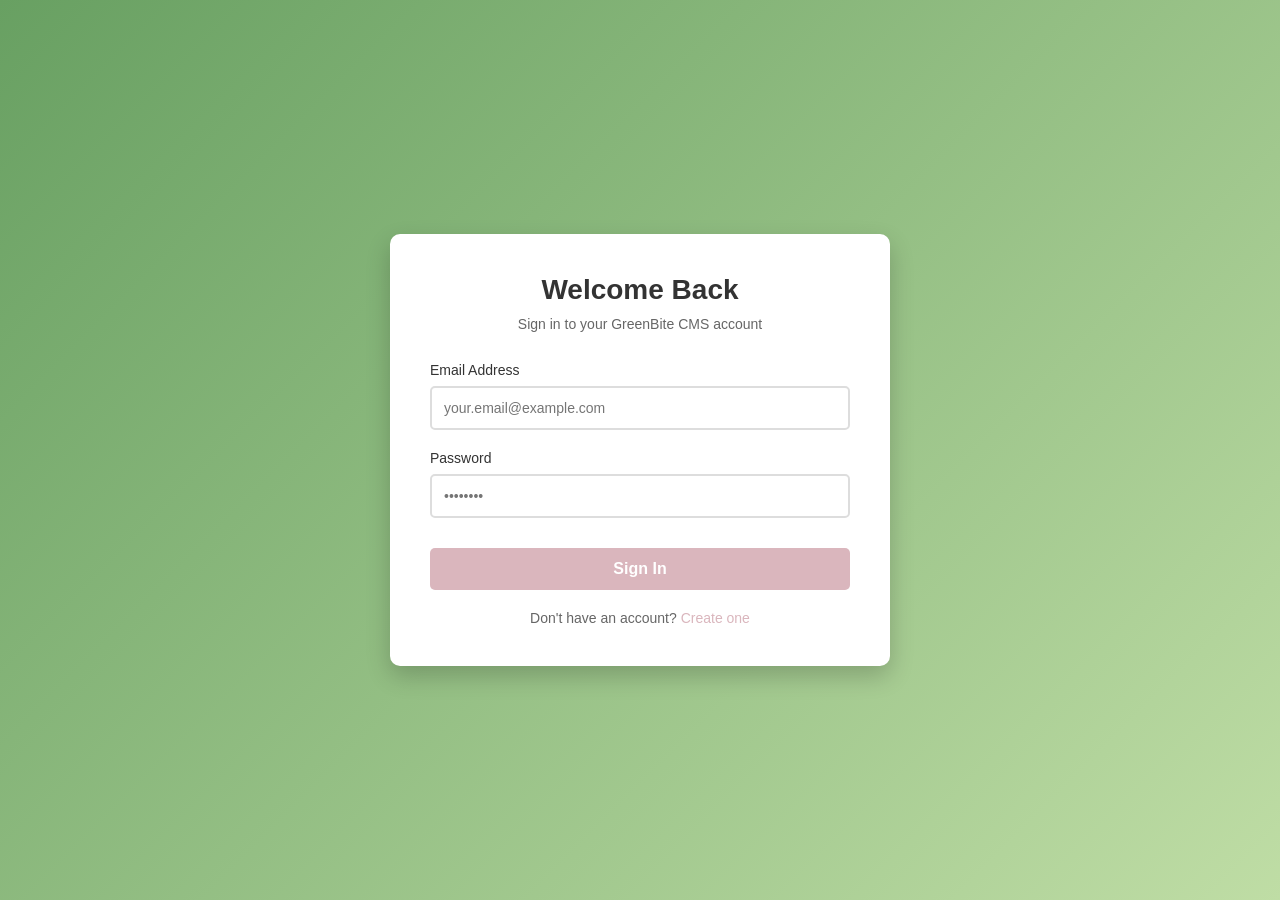
==== index.html @ 05ecb435 "added web app UI for logon and registration with flask backend for database connectivity" ====
<!DOCTYPE html>
<html lang="en">
<head>
    <meta charset="UTF-8">
    <meta name="viewport" content="width=device-width, initial-scale=1.0">
    <title>GreenBite CMS - Authentication</title>
    <style>
        * {
            margin: 0;
            padding: 0;
            box-sizing: border-box;
        }

        body {
            font-family: 'Segoe UI', Tahoma, Geneva, Verdana, sans-serif;
            background: linear-gradient(135deg, #68a062 0%, #bfdda5 100%);
            min-height: 100vh;
            display: flex;
            justify-content: center;
            align-items: center;
            padding: 20px;
        }

        .container {
            width: 100%;
            max-width: 500px;
        }

        .form-container {
            background: white;
            border-radius: 10px;
            box-shadow: 0 10px 25px rgba(0, 0, 0, 0.2);
            padding: 40px;
            display: none;
        }

        .form-container.active {
            display: block;
            animation: slideIn 0.3s ease-in-out;
        }

        @keyframes slideIn {
            from {
                opacity: 0;
                transform: translateY(20px);
            }
            to {
                opacity: 1;
                transform: translateY(0);
            }
        }

        .form-header {
            text-align: center;
            margin-bottom: 30px;
        }

        .form-header h2 {
            color: #333;
            margin-bottom: 10px;
            font-size: 28px;
        }

        .form-header p {
            color: #666;
            font-size: 14px;
        }

        .toggle-link {
            color: #dab6bd;
            cursor: pointer;
            text-decoration: none;
            font-weight: 500;
        }

        .toggle-link:hover {
            text-decoration: underline;
        }

        .form-group {
            margin-bottom: 20px;
        }

        label {
            display: block;
            margin-bottom: 8px;
            color: #333;
            font-weight: 500;
            font-size: 14px;
        }

        input, select {
            width: 100%;
            padding: 12px;
            border: 2px solid #ddd;
            border-radius: 5px;
            font-size: 14px;
            transition: border-color 0.3s;
            font-family: inherit;
        }

        input:focus, select:focus {
            outline: none;
            border-color: #dab6bd;
            background-color: #f8f9ff;
        }

        .role-selector {
            display: grid;
            grid-template-columns: 1fr 1fr 1fr;
            gap: 10px;
            margin-bottom: 20px;
        }

        .role-option {
            position: relative;
        }

        .role-option input[type="radio"] {
            display: none;
        }

        .role-option label {
            display: flex;
            align-items: center;
            justify-content: center;
            padding: 12px;
            border: 2px solid #ddd;
            border-radius: 5px;
            cursor: pointer;
            transition: all 0.3s;
            margin: 0;
            font-weight: 500;
            text-transform: capitalize;
        }

        .role-option input[type="radio"]:checked + label {
            background-color: #dab6bd;
            color: white;
            border-color: #dab6bd;
        }

        .btn {
            width: 100%;
            padding: 12px;
            border: none;
            border-radius: 5px;
            font-size: 16px;
            font-weight: 600;
            cursor: pointer;
            transition: all 0.3s;
            margin-top: 10px;
        }

        .btn-primary {
            background-color: #dab6bd;
            color: white;
        }

        .btn-primary:hover {
            background-color: #bf7c8b;
            transform: translateY(-2px);
            box-shadow: 0 5px 15px rgba(238, 135, 203, 0.4);
        }

        .btn-primary:active {
            transform: translateY(0);
        }

        .btn:disabled {
            opacity: 0.6;
            cursor: not-allowed;
        }

        .message {
            padding: 12px;
            border-radius: 5px;
            margin-bottom: 20px;
            font-size: 14px;
            display: none;
            animation: slideIn 0.3s ease-in-out;
        }

        .message.show {
            display: block;
        }

        .message.success {
            background-color: #d4edda;
            color: #155724;
            border: 1px solid #c3e6cb;
        }

        .message.error {
            background-color: #f8d7da;
            color: #721c24;
            border: 1px solid #f5c6cb;
        }

        .welcome-page {
            background: white;
            border-radius: 10px;
            box-shadow: 0 10px 25px rgba(0, 0, 0, 0.2);
            padding: 60px 40px;
            text-align: center;
            display: none;
            animation: slideIn 0.3s ease-in-out;
        }

        .welcome-page.active {
            display: block;
        }

        .welcome-icon {
            font-size: 80px;
            margin-bottom: 20px;
        }

        .welcome-page h1 {
            color: #333;
            margin-bottom: 10px;
            font-size: 36px;
        }

        .welcome-page .user-info {
            background: #f8f9ff;
            padding: 20px;
            border-radius: 5px;
            margin: 30px 0;
            text-align: left;
        }

        .user-info p {
            margin: 10px 0;
            color: #555;
        }

        .user-info strong {
            color: #333;
        }

        .role-badge {
            display: inline-block;
            padding: 8px 16px;
            border-radius: 20px;
            font-weight: 600;
            margin-top: 15px;
            text-transform: capitalize;
        }

        .role-badge.client {
            background-color: #d1ecf1;
            color: #0c5460;
        }

        .role-badge.planner {
            background-color: #fff3cd;
            color: #856404;
        }

        .role-badge.admin {
            background-color: #f8d7da;
            color: #721c24;
        }

        .btn-logout {
            background-color: #dc3545;
            margin-top: 30px;
        }

        .btn-logout:hover {
            background-color: #c82333;
        }

        .loading {
            display: none;
            text-align: center;
            color: #dab6bd;
            font-size: 14px;
        }

        .spinner {
            display: inline-block;
            width: 20px;
            height: 20px;
            border: 3px solid #f3f3f3;
            border-top: 3px solid #dab6bd;
            border-radius: 50%;
            animation: spin 1s linear infinite;
        }

        @keyframes spin {
            0% { transform: rotate(0deg); }
            100% { transform: rotate(360deg); }
        }

        .loading.show {
            display: block;
        }

        @media (max-width: 600px) {
            .form-container {
                padding: 30px 20px;
            }

            .form-header h2 {
                font-size: 24px;
            }

            .role-selector {
                grid-template-columns: 1fr;
            }

            .welcome-page {
                padding: 40px 20px;
            }

            .welcome-page h1 {
                font-size: 28px;
            }

            .welcome-icon {
                font-size: 60px;
            }
        }
    </style>
</head>
<body>
    <div class="container">
        <!-- Login Form -->
        <div class="form-container active" id="loginForm">
            <div class="form-header">
                <h2>Welcome Back</h2>
                <p>Sign in to your GreenBite CMS account</p>
            </div>

            <div class="message" id="loginMessage"></div>
            <div class="loading" id="loginLoading">
                <div class="spinner"></div>
                <p>Signing in...</p>
            </div>

            <form onsubmit="handleLogin(event)">
                <div class="form-group">
                    <label for="loginEmail">Email Address</label>
                    <input 
                        type="email" 
                        id="loginEmail" 
                        placeholder="your.email@example.com" 
                        required
                    >
                </div>

                <div class="form-group">
                    <label for="loginPassword">Password</label>
                    <input 
                        type="password" 
                        id="loginPassword" 
                        placeholder="••••••••" 
                        required
                    >
                </div>

                <button type="submit" class="btn btn-primary">Sign In</button>
            </form>

            <p style="text-align: center; margin-top: 20px; color: #666; font-size: 14px;">
                Don't have an account? 
                <span class="toggle-link" onclick="toggleForm('register')">Create one</span>
            </p>
        </div>

        <!-- Registration Form -->
        <div class="form-container" id="registerForm">
            <div class="form-header">
                <h2>Get Started</h2>
                <p>Create your GreenBite CMS account</p>
            </div>

            <div class="message" id="registerMessage"></div>
            <div class="loading" id="registerLoading">
                <div class="spinner"></div>
                <p>Creating account...</p>
            </div>

            <form onsubmit="handleRegister(event)">
                <div class="form-group">
                    <label for="registerUsername">Full Name</label>
                    <input 
                        type="text" 
                        id="registerUsername" 
                        placeholder="John Doe" 
                        required
                    >
                </div>

                <div class="form-group">
                    <label for="registerEmail">Email Address</label>
                    <input 
                        type="email" 
                        id="registerEmail" 
                        placeholder="your.email@example.com" 
                        required
                        onchange="checkEmailExists()"
                    >
                    <div style="font-size: 12px; color: #666; margin-top: 5px;" id="emailCheckMessage"></div>
                </div>

                <div class="form-group">
                    <label for="registerPassword">Password</label>
                    <input 
                        type="password" 
                        id="registerPassword" 
                        placeholder="••••••••" 
                        required
                    >
                </div>

                <div class="form-group">
                    <label>Select Your Role</label>
                    <div class="role-selector">
                        <div class="role-option">
                            <input 
                                type="radio" 
                                id="roleClient" 
                                name="role" 
                                value="client" 
                                checked
                            >
                            <label for="roleClient">Client</label>
                        </div>
                        <div class="role-option">
                            <input 
                                type="radio" 
                                id="rolePlanner" 
                                name="role" 
                                value="planner"
                            >
                            <label for="rolePlanner">Planner</label>
                        </div>
                        <div class="role-option">
                            <input 
                                type="radio" 
                                id="roleAdmin" 
                                name="role" 
                                value="admin"
                            >
                            <label for="roleAdmin">Admin</label>
                        </div>
                    </div>
                </div>

                <button type="submit" class="btn btn-primary">Create Account</button>
            </form>

            <p style="text-align: center; margin-top: 20px; color: #666; font-size: 14px;">
                Already have an account? 
                <span class="toggle-link" onclick="toggleForm('login')">Sign in</span>
            </p>
        </div>

        <!-- Welcome Page -->
        <div class="welcome-page" id="welcomePage">
            <div class="welcome-icon" id="welcomeIcon">👋</div>
            <h1>Welcome!</h1>
            <p id="welcomeMessage" style="color: #666; font-size: 16px; margin-bottom: 20px;"></p>

            <div class="user-info">
                <p><strong>Name:</strong> <span id="displayName"></span></p>
                <p><strong>Email:</strong> <span id="displayEmail"></span></p>
                <p><strong>Role:</strong> <span id="displayRole"></span></p>
            </div>

            <div class="role-badge" id="roleBadge"></div>

            <button class="btn btn-primary btn-logout" onclick="logout()">Sign Out</button>
        </div>
    </div>

    <script>
        const API_URL = 'http://localhost:5000/api';

        // Role configurations
        const roleConfig = {
            client: {
                icon: '👤',
                message: 'You are logged in as a Client. You can request events and manage your bookings.'
            },
            planner: {
                icon: '📋',
                message: 'You are logged in as an Event Planner. You can view and manage assigned events.'
            },
            admin: {
                icon: '👨‍💼',
                message: 'You are logged in as an Administrator. You have full access to the system.'
            }
        };

        function toggleForm(form) {
            const loginForm = document.getElementById('loginForm');
            const registerForm = document.getElementById('registerForm');

            if (form === 'login') {
                loginForm.classList.add('active');
                registerForm.classList.remove('active');
                clearMessages();
            } else {
                registerForm.classList.add('active');
                loginForm.classList.remove('active');
                clearMessages();
            }
        }

        function clearMessages() {
            document.getElementById('loginMessage').classList.remove('show', 'success', 'error');
            document.getElementById('registerMessage').classList.remove('show', 'success', 'error');
            document.getElementById('emailCheckMessage').textContent = '';
        }

        function showMessage(elementId, message, type) {
            const messageEl = document.getElementById(elementId);
            messageEl.textContent = message;
            messageEl.classList.add('show', type);
        }

        function showLoading(elementId, show) {
            const loadingEl = document.getElementById(elementId);
            if (show) {
                loadingEl.classList.add('show');
            } else {
                loadingEl.classList.remove('show');
            }
        }

        async function checkEmailExists() {
            const email = document.getElementById('registerEmail').value;
            const messageEl = document.getElementById('emailCheckMessage');

            if (!email) {
                messageEl.textContent = '';
                return;
            }

            try {
                const response = await fetch(`${API_URL}/check-email`, {
                    method: 'POST',
                    headers: {
                        'Content-Type': 'application/json'
                    },
                    body: JSON.stringify({ email })
                });

                const data = await response.json();

                if (data.exists) {
                    messageEl.textContent = '❌ This email is already registered';
                    messageEl.style.color = '#dc3545';
                } else {
                    messageEl.textContent = '✓ Email is available';
                    messageEl.style.color = '#28a745';
                }
            } catch (error) {
                messageEl.textContent = '';
            }
        }

        async function handleLogin(event) {
            event.preventDefault();

            const email = document.getElementById('loginEmail').value;
            const password = document.getElementById('loginPassword').value;

            if (!email || !password) {
                showMessage('loginMessage', 'Please fill in all fields', 'error');
                return;
            }

            showLoading('loginLoading', true);

            try {
                const response = await fetch(`${API_URL}/login`, {
                    method: 'POST',
                    headers: {
                        'Content-Type': 'application/json'
                    },
                    body: JSON.stringify({ email, password })
                });

                const data = await response.json();

                if (data.success) {
                    // Store user data in session storage
                    sessionStorage.setItem('user', JSON.stringify(data.user));
                    
                    // Show welcome page
                    showWelcomePage(data.user);
                    showMessage('loginMessage', 'Login successful! Redirecting...', 'success');
                } else {
                    showMessage('loginMessage', data.message || 'Login failed', 'error');
                }
            } catch (error) {
                showMessage('loginMessage', 'Error connecting to server: ' + error.message, 'error');
            } finally {
                showLoading('loginLoading', false);
            }
        }

        async function handleRegister(event) {
            event.preventDefault();

            const username = document.getElementById('registerUsername').value;
            const email = document.getElementById('registerEmail').value;
            const password = document.getElementById('registerPassword').value;
            const role = document.querySelector('input[name="role"]:checked').value;

            if (!username || !email || !password) {
                showMessage('registerMessage', 'Please fill in all fields', 'error');
                return;
            }

            // Check password strength
            if (password.length < 6) {
                showMessage('registerMessage', 'Password must be at least 6 characters', 'error');
                return;
            }

            showLoading('registerLoading', true);

            try {
                const response = await fetch(`${API_URL}/register`, {
                    method: 'POST',
                    headers: {
                        'Content-Type': 'application/json'
                    },
                    body: JSON.stringify({
                        username,
                        email,
                        password,
                        role
                    })
                });

                const data = await response.json();

                if (data.success) {
                    showMessage('registerMessage', data.message + ' Redirecting to login...', 'success');
                    
                    // Auto-populate login form and switch to it
                    setTimeout(() => {
                        document.getElementById('loginEmail').value = email;
                        document.getElementById('loginPassword').value = password;
                        toggleForm('login');
                    }, 1500);
                } else {
                    showMessage('registerMessage', data.message || 'Registration failed', 'error');
                }
            } catch (error) {
                showMessage('registerMessage', 'Error connecting to server: ' + error.message, 'error');
            } finally {
                showLoading('registerLoading', false);
            }
        }

        function showWelcomePage(user) {
            const loginForm = document.getElementById('loginForm');
            const registerForm = document.getElementById('registerForm');
            const welcomePage = document.getElementById('welcomePage');

            loginForm.classList.remove('active');
            registerForm.classList.remove('active');
            welcomePage.classList.add('active');

            // Update welcome page with user data
            const config = roleConfig[user.role] || roleConfig.client;
            document.getElementById('welcomeIcon').textContent = config.icon;
            document.getElementById('welcomeMessage').textContent = config.message;
            document.getElementById('displayName').textContent = user.username;
            document.getElementById('displayEmail').textContent = user.email;
            document.getElementById('displayRole').textContent = user.roleDisplay;

            const roleBadge = document.getElementById('roleBadge');
            roleBadge.textContent = user.role.toUpperCase();
            roleBadge.className = `role-badge ${user.role}`;
        }

        function logout() {
            // Clear session storage
            sessionStorage.removeItem('user');

            // Reset forms
            document.getElementById('loginForm').reset();
            document.getElementById('registerForm').reset();

            // Show login form
            document.getElementById('loginForm').classList.add('active');
            document.getElementById('welcomePage').classList.remove('active');

            clearMessages();
        }

        // Check if user is already logged in on page load
        window.addEventListener('DOMContentLoaded', () => {
            const user = sessionStorage.getItem('user');
            if (user) {
                showWelcomePage(JSON.parse(user));
            }
        });
    </script>
</body>
</html>
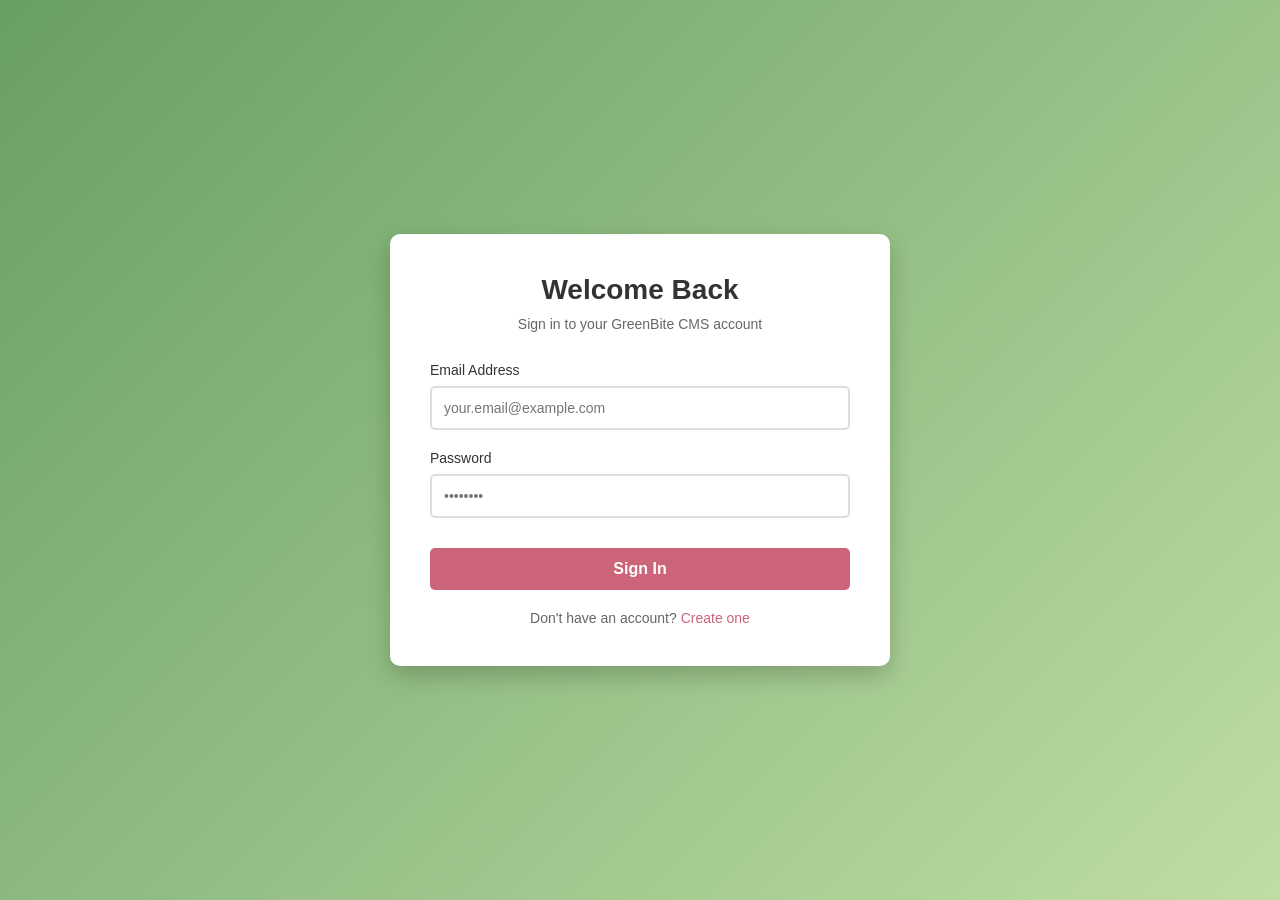
==== commit e795ecb9: "UI aligns to brand colors" ====
--- a/index.html
+++ b/index.html
@@ -67,7 +67,7 @@
         }
 
         .toggle-link {
-            color: #dab6bd;
+            color: #cd657a;
             cursor: pointer;
             text-decoration: none;
             font-weight: 500;
@@ -101,7 +101,7 @@
 
         input:focus, select:focus {
             outline: none;
-            border-color: #dab6bd;
+            border-color: #cd657a;
             background-color: #f8f9ff;
         }
 
@@ -135,9 +135,9 @@
         }
 
         .role-option input[type="radio"]:checked + label {
-            background-color: #dab6bd;
+            background-color: #cd657a;
             color: white;
-            border-color: #dab6bd;
+            border-color: #cd657a;
         }
 
         .btn {
@@ -153,12 +153,12 @@
         }
 
         .btn-primary {
-            background-color: #dab6bd;
+            background-color: #cd657a;
             color: white;
         }
 
         .btn-primary:hover {
-            background-color: #bf7c8b;
+            background-color: #70ab5f;
             transform: translateY(-2px);
             box-shadow: 0 5px 15px rgba(238, 135, 203, 0.4);
         }
@@ -275,7 +275,7 @@
         .loading {
             display: none;
             text-align: center;
-            color: #dab6bd;
+            color: #cd657a;
             font-size: 14px;
         }
 
@@ -284,7 +284,7 @@
             width: 20px;
             height: 20px;
             border: 3px solid #f3f3f3;
-            border-top: 3px solid #dab6bd;
+            border-top: 3px solid #cd657a;
             border-radius: 50%;
             animation: spin 1s linear infinite;
         }
